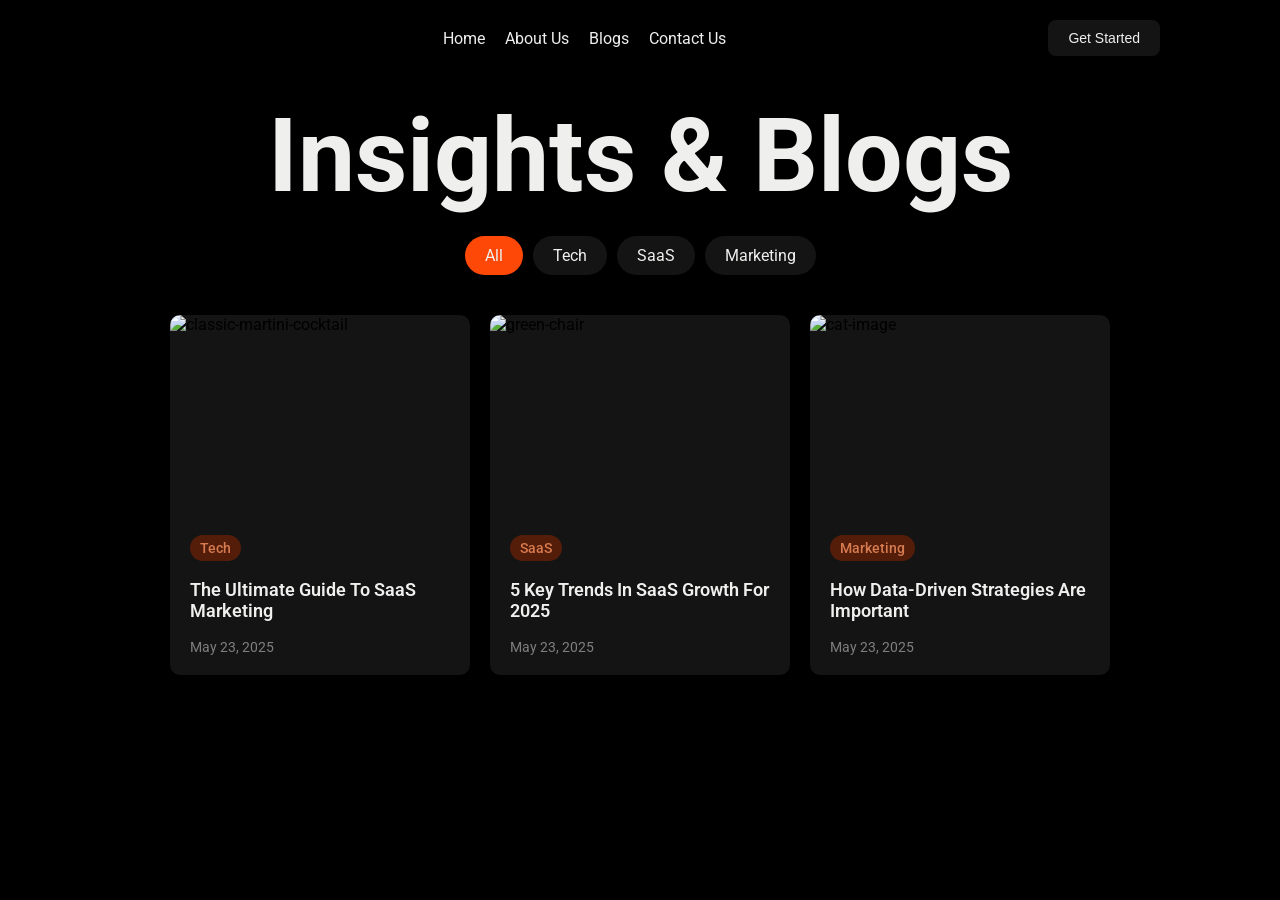
==== assignment-two/index.html @ abec31b4 "add asignment two scalex" ====
<!DOCTYPE html>
<html lang="en">

<head>
    <meta charset="UTF-8">
    <link rel="preconnect" href="https://fonts.googleapis.com">
    <link rel="preconnect" href="https://fonts.gstatic.com" crossorigin>
    <link href="https://fonts.googleapis.com/css2?family=Roboto:ital,wght@0,100..900;1,100..900&display=swap"
        rel="stylesheet">
    <meta name="viewport" content="width=device-width, initial-scale=1.0">
    <link rel="stylesheet" href="styles.css">
    <title>assignment two</title>
</head>

<body>
    <main>
        <header>
            <div class="logo"><img src="/assets/scalex-logo-transparent.webp" alt=""></div>
            <nav>
                <ul>
                    <li><a href="#home">Home</a></li>
                    <li><a href="#about">About Us</a></li>
                    <li><a href="#blogs">Blogs</a></li>
                    <li><a href="#contact">Contact Us</a></li>
                </ul>
            </nav>
            <div class="get-started"><button>Get Started</button></div>
        </header>
        <section class="hero">
            <div class="heading">
                <h1>Insights & Blogs</h1>
            </div>
            <ul class="filter-options">
                <li class="filter-btn active">All</li>
                <li class="filter-btn">Tech</li>
                <li class="filter-btn">SaaS</li>
                <li class="filter-btn">Marketing</li>
            </ul>
            <div class="blog-card">
                <div class="card">
                    <img src="/assets/classic-martini-cocktail.png" alt="classic-martini-cocktail">
                    <div class="card-content">
                        <div class="category">Tech</div>
                        <h2 class="post-title">The Ultimate Guide To SaaS Marketing</h2>
                        <div class="date">May 23, 2025</div>
                    </div>

                </div>
                <div class="card">
                    <img src="/assets/green-chair.png" alt="green-chair">
                    <div class="card-content">
                        <div class="category">SaaS</div>
                        <h2 class="post-title">5 Key Trends In SaaS Growth For 2025</h2>
                        <div class="date">May 23, 2025</div>
                    </div>
                </div>
                <div class="card">
                    <img src="/assets/cat-image.png" alt="cat-image">
                    <div class="card-content">
                        <div class="category">Marketing</div>
                        <h2 class="post-title">How Data-Driven Strategies Are Important</h2>
                        <div class="date">May 23, 2025</div>
                    </div>
                </div>
            </div>
        </section>
    </main>
</body>

</html>
---- assignment-two/styles.css ----
* {
    margin: 0;
    padding: 0;
}

html,
body {
    height: 100%;
    width: 100%;
    box-sizing: border-box;
    font-family: 'Roboto', sans-serif;
}

:root {
    --background-color: #000000;
    --light-black: #141414;
    --accent-color: #FD4808;
    --text-color: #EFEFEE;
}

body {
    background-color: var(--background-color);
}
main{
    display: flex;
    flex-direction: column;
    gap: 20px;
}

header {
    display: flex;
    justify-content: space-between;
    align-items: center;
    padding: 20px 120px;
    flex-direction: row;
}

.logo img {
    width: 150px;
}

nav ul {
    display: flex;
    list-style: none;
    align-items: center;
    justify-content: center;
    gap: 20px;
}

nav ul li a {
    font-size: 16px;
    text-decoration: none;
    color: #EFEFEE;
    font-weight: 400;
}

.get-started button {
    font-size: 14px;
    padding: 10px 20px;
    background-color: var(--light-black);
    color: var(--text-color);
    padding: 10px 20px;
    border: none;
    border-radius: 0.5rem;
}
.heading h1{
    font-size: 102px;
    color: var(--text-color);
    text-align: center;
}
.filter-options{
    display:flex;
    flex-direction:row;
    justify-content: center;
    list-style: none;
    gap: 10px;
}
.filter-btn{
    padding: 10px 20px;
    background-color: var(--light-black);
    color: var(--text-color);
    padding: 10px 20px;
    border: none;
    border-radius: 1.5rem;
}

.filter-btn.active{
    background-color: var(--accent-color);
}
.blog-card{
    display: flex;
    flex-direction: row;
    justify-content: center;
    align-items: center;
    gap: 20px;
    padding: 20px;
    border-radius: 10px;
}
.card{
    background-color: var(--light-black);
    border-radius: 10px;
    width: 300px;
    height: 360px;
    display: flex;
    flex-direction: column;
}
.card img{
    width: 100%;
    height: 200px;
    object-fit: cover;
    border-radius: 10px;
}
.hero{
    display: flex;
    flex-direction: column;
    gap: 20px;
}
.card-content{
    padding: 20px;
    display: flex;
    flex-direction: column;
    justify-content: space-between;
    height: 100%;
    flex:1;
}
.category{
    font-size: 14px;
    background-color: #541D0A;
    color: #D77B50;
    width: fit-content;
    text-transform: capitalize;
    padding: 5px 10px;
    border-radius: 1.5rem;
    font-weight: 500;
}
.post-title{
    font-size: 18px;
    font-weight: 600;
    color:var(--text-color)
}
.date{
    font-size: 14px;
    color: #7D7E7E;
}
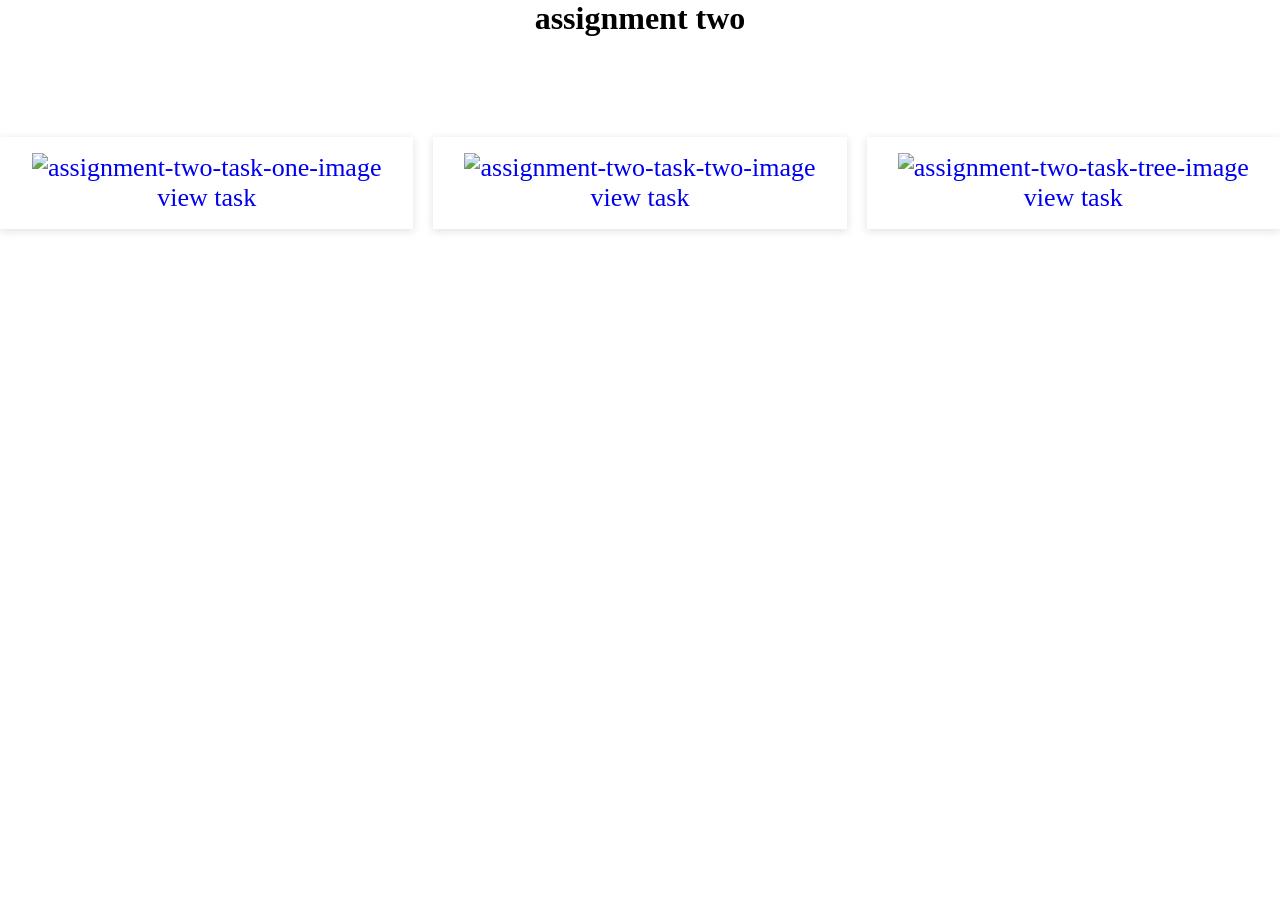
==== commit c1006060: "add main index file of assignment two" ====
--- a/assignment-two/index.html
+++ b/assignment-two/index.html
@@ -3,67 +3,77 @@
 
 <head>
     <meta charset="UTF-8">
-    <link rel="preconnect" href="https://fonts.googleapis.com">
-    <link rel="preconnect" href="https://fonts.gstatic.com" crossorigin>
-    <link href="https://fonts.googleapis.com/css2?family=Roboto:ital,wght@0,100..900;1,100..900&display=swap"
-        rel="stylesheet">
     <meta name="viewport" content="width=device-width, initial-scale=1.0">
-    <link rel="stylesheet" href="styles.css">
-    <title>assignment two</title>
+    <title>Assignment-two</title>
+    <style>
+        * {
+            padding: 0;
+            margin: 0;
+        }
+
+        body {
+            height: 100%;
+            width: 100%;
+            box-sizing: border-box;
+        }
+
+        main {
+            display: flex;
+            flex-direction: column;
+            align-items: center;
+        }
+        .tasks{
+            margin-top: 100px;
+            width: 100%;
+            display: flex;
+            flex-direction: row;
+            justify-content: center;
+            align-items: flex-start;
+            gap: 20px;
+        }
+
+        .tasks a{
+            width: 33.33%;
+            text-align: center;
+            padding: 1rem;
+            font-size: 26px;
+            text-decoration: none;
+            box-shadow: rgba(99, 99, 99, 0.2) 0px 2px 8px 0px;
+            transition: all 0.3s ease;
+        }
+
+        .tasks a:hover{
+            transform: translateY(-15px) scale(1.05);
+            box-shadow: rgba(99, 99, 99, 0.4) 0px 8px 16px 0px;
+        }
+
+        .tasks img {
+            width: 100%;
+            height: auto;
+            object-fit: cover;
+        }
+    </style>
 </head>
 
 <body>
     <main>
-        <header>
-            <div class="logo"><img src="/assets/scalex-logo-transparent.webp" alt=""></div>
-            <nav>
-                <ul>
-                    <li><a href="#home">Home</a></li>
-                    <li><a href="#about">About Us</a></li>
-                    <li><a href="#blogs">Blogs</a></li>
-                    <li><a href="#contact">Contact Us</a></li>
-                </ul>
-            </nav>
-            <div class="get-started"><button>Get Started</button></div>
-        </header>
-        <section class="hero">
-            <div class="heading">
-                <h1>Insights & Blogs</h1>
-            </div>
-            <ul class="filter-options">
-                <li class="filter-btn active">All</li>
-                <li class="filter-btn">Tech</li>
-                <li class="filter-btn">SaaS</li>
-                <li class="filter-btn">Marketing</li>
-            </ul>
-            <div class="blog-card">
-                <div class="card">
-                    <img src="/assets/classic-martini-cocktail.png" alt="classic-martini-cocktail">
-                    <div class="card-content">
-                        <div class="category">Tech</div>
-                        <h2 class="post-title">The Ultimate Guide To SaaS Marketing</h2>
-                        <div class="date">May 23, 2025</div>
-                    </div>
-
-                </div>
-                <div class="card">
-                    <img src="/assets/green-chair.png" alt="green-chair">
-                    <div class="card-content">
-                        <div class="category">SaaS</div>
-                        <h2 class="post-title">5 Key Trends In SaaS Growth For 2025</h2>
-                        <div class="date">May 23, 2025</div>
-                    </div>
-                </div>
-                <div class="card">
-                    <img src="/assets/cat-image.png" alt="cat-image">
-                    <div class="card-content">
-                        <div class="category">Marketing</div>
-                        <h2 class="post-title">How Data-Driven Strategies Are Important</h2>
-                        <div class="date">May 23, 2025</div>
-                    </div>
-                </div>
-            </div>
-        </section>
+        <div class="heading">
+            <h1>assignment two</h1>
+        </div>
+        <div class="tasks">
+            <a href="/scalex/index.html">
+                <img src="/scalex/assignment-two.png" alt="assignment-two-task-one-image">
+                view task
+            </a>
+            <a href="/shape-the-future/index.html">
+                <img src="/shape-the-future/assests/shape-the-future-task.png" alt="assignment-two-task-two-image">
+                view task
+            </a>
+            <a href="/insect/index.html">
+                <img src="/insect/assets/insect-task.png" alt="assignment-two-task-tree-image">
+                view task
+            </a>
+        </div>
     </main>
 </body>
 
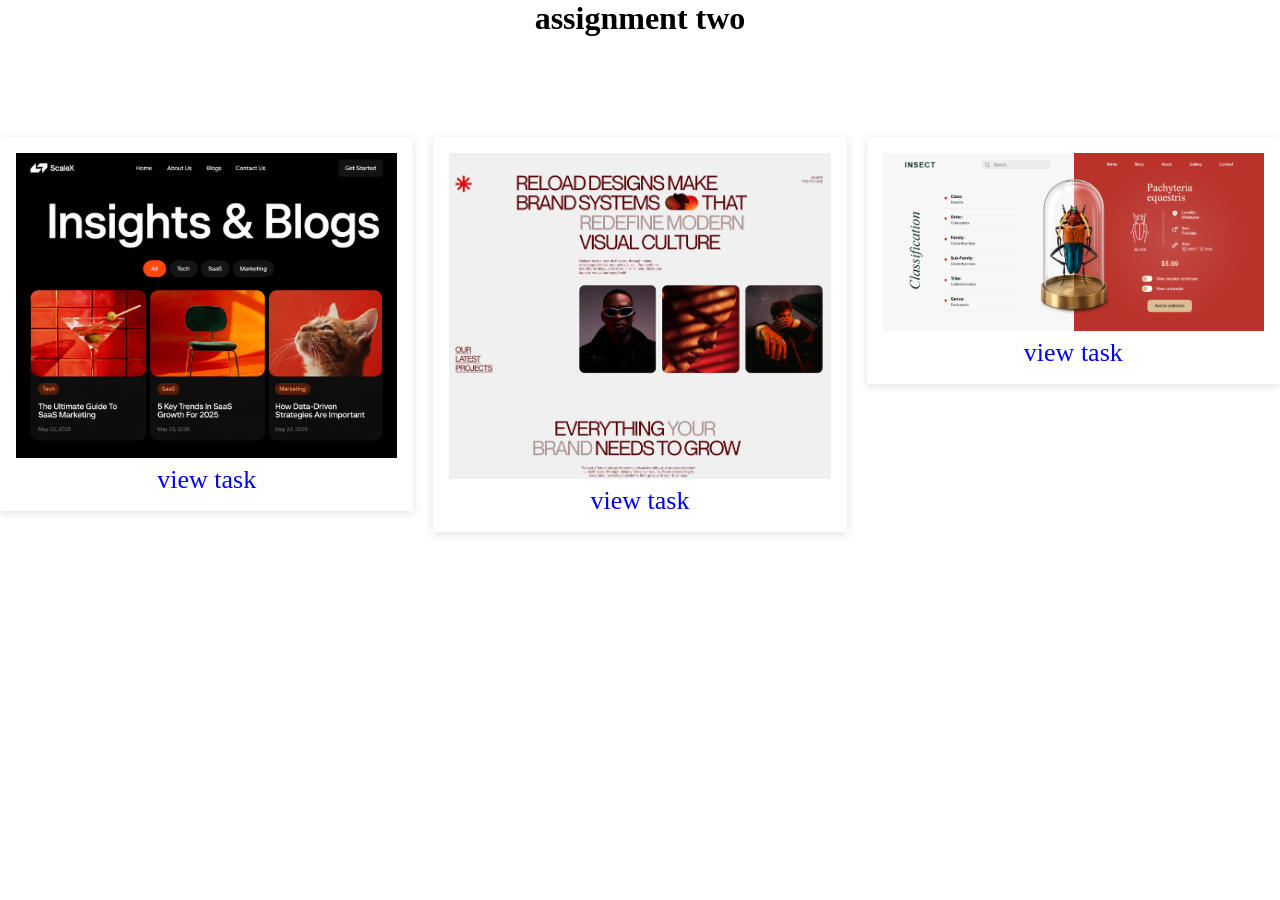
==== commit 15b2e44f: "fix image path of assignment two" ====
--- a/assignment-two/index.html
+++ b/assignment-two/index.html
@@ -62,15 +62,15 @@
         </div>
         <div class="tasks">
             <a href="/scalex/index.html">
-                <img src="/scalex/assignment-two.png" alt="assignment-two-task-one-image">
+                <img src="scalex/assignment-two.png" alt="assignment-two-task-one-image">
                 view task
             </a>
             <a href="/shape-the-future/index.html">
-                <img src="/shape-the-future/assests/shape-the-future-task.png" alt="assignment-two-task-two-image">
+                <img src="shape-the-future/assests/shape-the-future-task.png" alt="assignment-two-task-two-image">
                 view task
             </a>
             <a href="/insect/index.html">
-                <img src="/insect/assets/insect-task.png" alt="assignment-two-task-tree-image">
+                <img src="insect/assets/insect-task.png" alt="assignment-two-task-tree-image">
                 view task
             </a>
         </div>
